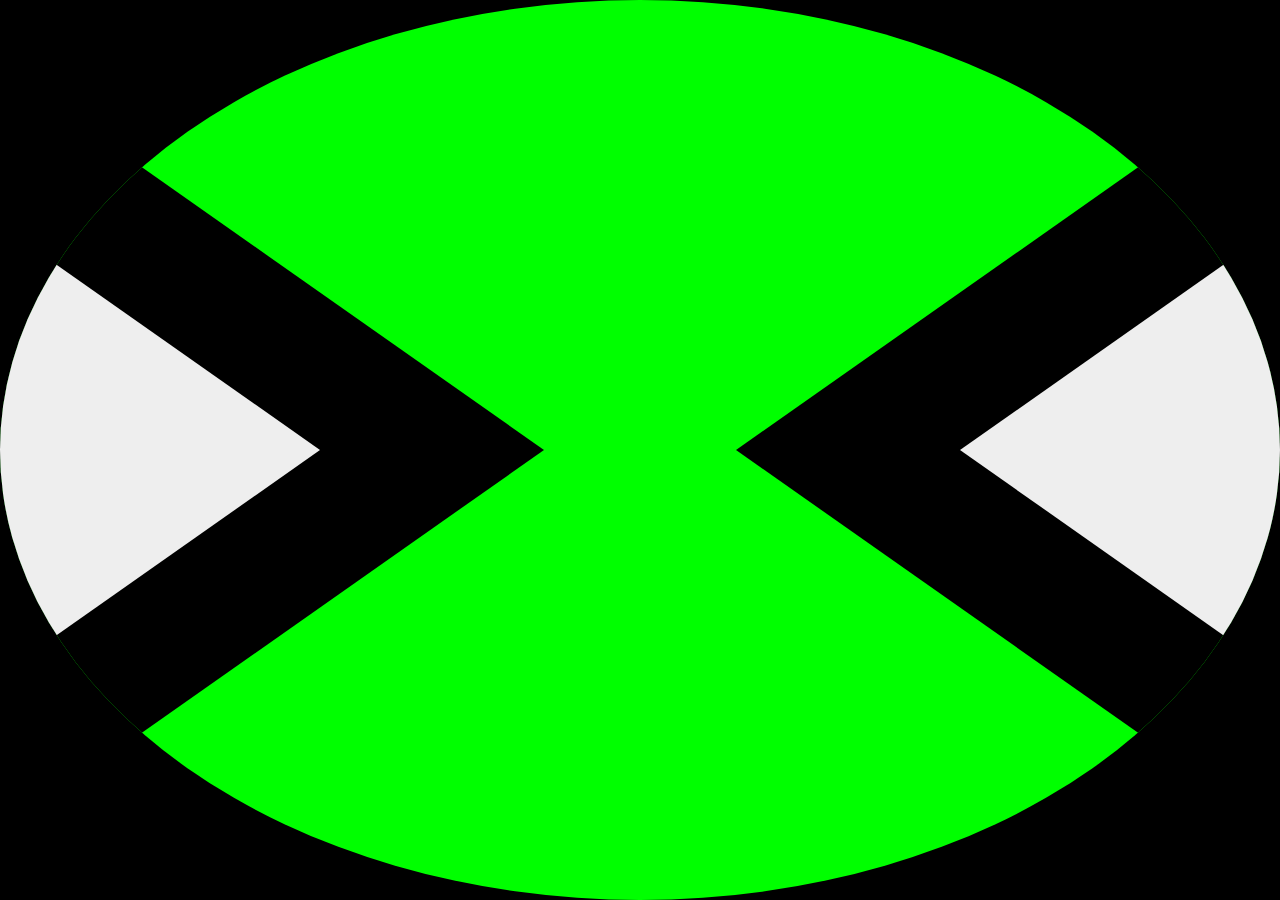
==== index.html @ 02edc837 "first transition" ====
<!DOCTYPE html>
<html lang="en">
<head>
    <meta charset="UTF-8">
    <meta name="viewport" content="width=device-width, initial-scale=1.0">
    <link rel="shortcut icon" href="assets/favicon.ico" type="image/x-icon">
    <link rel="stylesheet" href="style.css">
    <title>Omnitrix</title>
</head>
<body>

    <div id="watch" class="watch--container watch--circle charged">
        <div class="arrow arrow-l"></div>
        <div class="arrow arrow-r"></div>
        <div class="arrow arrow-l-ref"></div>
        <div class="arrow arrow-r-ref"></div>
        
        <div class="arrow triangle-l"></div>
        <div class="arrow triangle-r"></div>

        <!-- <div class="alien--container">
            <div id="alien-view">
                <div id="alien-tile"></div>
            </div>
        </div> -->
    </div>
    
    <script src="script.js"></script>
</body>
</html>
---- style.css ----
:root {
    --charged: #0f0;
    --discharged: #f00;
    --primary: #000;
    --secondary: #eee;

    --tile-size: 100%; /* Tamanho do "tile" do alien */
    --transition-duration: 0.6s; /* Duração da transição */
}

* {
    margin: 0;
    padding: 0;
    box-sizing: border-box;
}

body {
    font-family: 'Roboto', sans-serif;
    background-color: var(--primary);
    display: flex;
    justify-content: center;
    align-items: center;
}

.charged {
    background-color: var(--charged);
}

.watch--container {
    flex: 1;
    width: 100%;
    height: 100vh;
    position: relative;
    overflow: hidden;
}

.watch--circle {
    position: relative;
    max-width: 100vw;
    width: 100vh;
    border-radius: 50%;
}

.arrow, 
.arrow-l-ref,
.arrow-r-ref {
    position: absolute;
    top: 0;
    width: 0;
    height: 0;
    border-style: solid;

    transition: all ease-in 1s;
}

.arrow-r {
    transform: translateX(15%);
    right: 0;
    border-width: 50vh 50vw 50vh 0;
    border-color: transparent var(--primary) transparent transparent;
}

.arrow-l {
    transform: translateX(-15%);
    left: 0;
    border-width: 50vh 0 50vh 50vw;
    border-color: transparent transparent transparent var(--primary);
}

.arrow-l-ref {
    transform: translateX(-115%);
    left: 0;
    border-width: 50vh 50vw 50vh 0;
    border-color: transparent var(--primary) transparent transparent;
}

.arrow-r-ref {
    transform: translateX(115%);
    right: 0;
    border-width: 50vh 0 50vh 50vw;
    border-color: transparent transparent transparent var(--primary);
}

.arrow-l-ref:is(.active) {
    transform: translateX(0);
    left: 0;
    border-width: 50vh 50vw 50vh 0;
}

.arrow-r-ref:is(.active) {
    transform: translateX(0);
    right: 0;
    border-width: 50vh 0 50vh 50vw;
}

.arrow-r:is(.to-select) {
    border-color: transparent var(--charged) transparent transparent;
}

.arrow-l:is(.to-select) {
    border-color: transparent transparent transparent var(--charged);
}

.arrow-l:is(.active) {
    transform: translateX(100%);
}

.arrow-r:is(.active) {
    transform: translateX(-100%);
}

.triangle-l {
    transform: translateX(-50%);
    left: 0;
    border-width: 50vh 0 50vh 50vw;
    border-color: transparent transparent transparent var(--secondary);
}

.triangle-r {
    transform: translateX(50%);
    right: 0;
    border-width: 50vh 50vw 50vh 0;
    border-color: transparent var(--secondary) transparent transparent;
}

.triangle-l:is(.active) {
    transform: translateX(100%);
    left: 0;
    transition-delay: border-color 1.3s;
    border-color: transparent transparent transparent var(--charged);
}

.triangle-r:is(.active) {
    transform: translateX(-100%);
    right: 0;
    transition-delay: border-color 1.3s;
    border-color: transparent var(--charged) transparent transparent;
}

.alien--container {
    position: absolute;
    top: 50%;
    left: 50%;
    transform: translate(-50%, -50%);
    display: flex;
    justify-content: center;
    align-items: center;
    clip-path: polygon(50% 11%, 90% 50%, 50% 90%, 10% 50%);
    overflow: hidden;
    z-index: 5;

    width: var(--tile-size);
    height: var(--tile-size);
}

#alien-view {
    transition: transform var(--transition-duration) ease-in-out;
    transition-delay: transform 0.3s;
}

#alien-view:is(.active) {
    position: relative;
    width: 100%;
    height: 100%;
    display: flex;
    justify-content: center;
    align-items: center;
    overflow: hidden;
    
    background: var(--charged);
}

#alien-tile {
    width: 100%;
    height: 100%;
    filter: saturate(0) contrast(100);
    mix-blend-mode: darken;
    background-image: url('./assets/aliens/quatro-bracos.webp');
    background-size: cover; /* Garante proporções da imagem */
    background-repeat: no-repeat;
    background-position: center;
    display: flex;
    justify-content: center;
    align-items: center;
}

@keyframes enter {
    from {
        transform: translate(100%, -50%);
    }
    to {
        transform: translate(0, -50%);
    }
}

@keyframes exit {
    from {
        transform: translate(0, -50%);
    }
    to {
        transform: translate(-100%, -50%);
    }
}

.enter {
    animation: enter var(--transition-duration) ease-in-out;
}

.exit {
    animation: exit var(--transition-duration) ease-in-out;
}
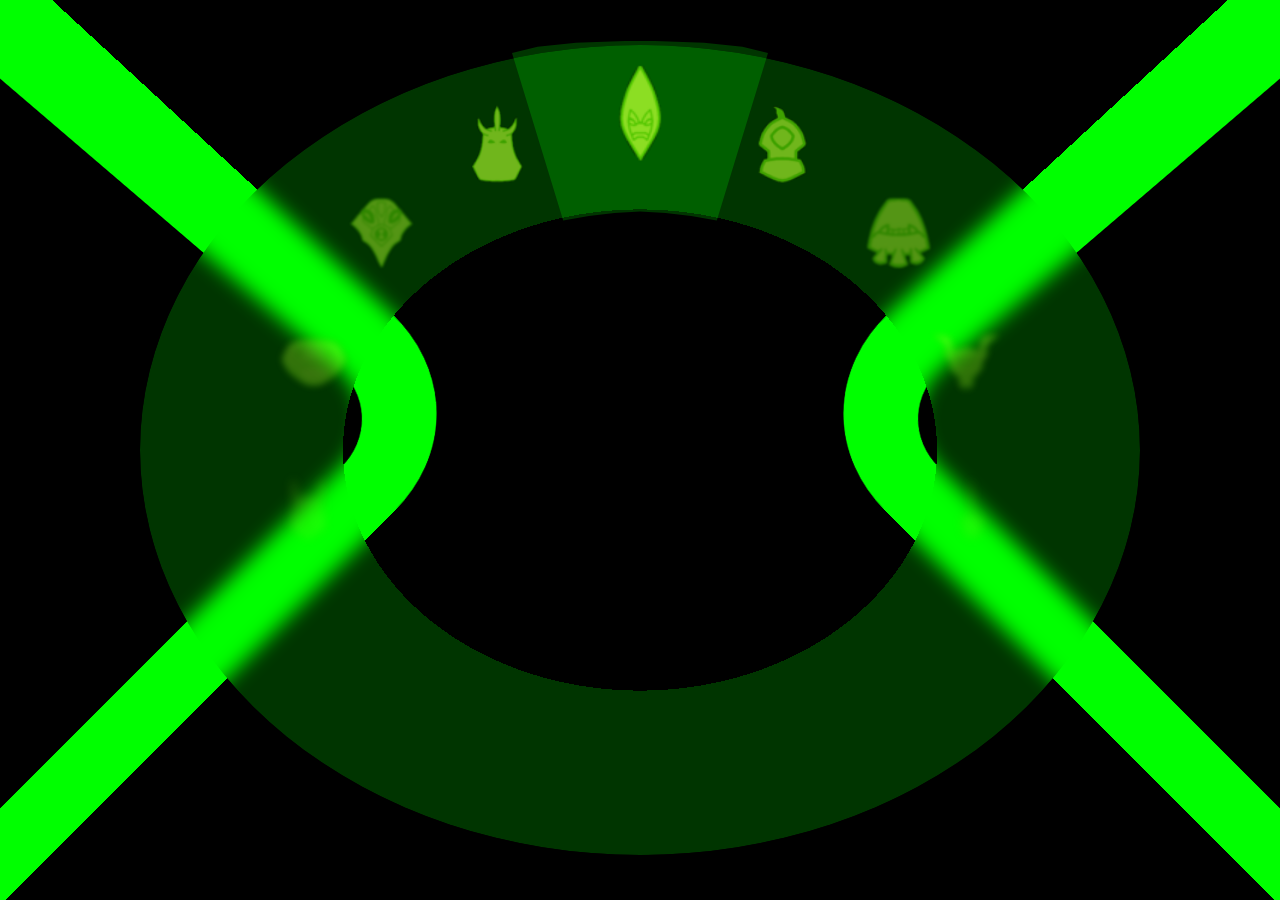
==== commit 8d90e0dc: "feat: implemente omniverse theme (display ring)" ====
--- a/index.html
+++ b/index.html
@@ -9,21 +9,9 @@
 </head>
 <body>
 
-    <div id="watch" class="watch--container watch--circle charged">
-        <div class="arrow arrow-l"></div>
-        <div class="arrow arrow-r"></div>
-        <div class="arrow arrow-l-ref"></div>
-        <div class="arrow arrow-r-ref"></div>
-        
-        <div class="arrow triangle-l"></div>
-        <div class="arrow triangle-r"></div>
+    <div id="watch"></div>
 
-        <!-- <div class="alien--container">
-            <div id="alien-view">
-                <div id="alien-tile"></div>
-            </div>
-        </div> -->
-    </div>
+    <div class="display-aliens"></div>
     
     <script src="script.js"></script>
 </body>
--- a/style.css
+++ b/style.css
@@ -1,11 +1,7 @@
 :root {
+    --primary: #000;
     --charged: #0f0;
-    --discharged: #f00;
-    --primary: #000;
-    --secondary: #eee;
-
-    --tile-size: 100%; /* Tamanho do "tile" do alien */
-    --transition-duration: 0.6s; /* Duração da transição */
+    --charged-circle: #00ff0035;
 }
 
 * {
@@ -22,190 +18,136 @@
     align-items: center;
 }
 
-.charged {
-    background-color: var(--charged);
-}
-
-.watch--container {
-    flex: 1;
+#watch {
     width: 100%;
     height: 100vh;
+    background: var(--primary);
     position: relative;
+    perspective: 1000px;
+
     overflow: hidden;
 }
 
-.watch--circle {
-    position: relative;
-    max-width: 100vw;
-    width: 100vh;
-    border-radius: 50%;
+#watch::before {
+    content: ' ';
+    min-width: 100vh;
+    min-height: 100vh;
+    
+    background-color: transparent;  
+    
+    border-radius: 10vh;
+    outline: 10vh solid var(--charged);
+
+    position: absolute;
+    top: 50%;
+    left: 0;
+
+    transform: translateX(calc(-50% - 20vw)) translateY(-50%) rotate(45deg) rotateY(30deg);
 }
 
-.arrow, 
-.arrow-l-ref,
-.arrow-r-ref {
+#watch::after {
+    content: ' ';
+    min-width: 100vh;
+    min-height: 100vh;
+    
+    background-color: transparent;  
+    
+    border-radius: 10vh;
+    outline: 10vh solid var(--charged);
+
     position: absolute;
-    top: 0;
-    width: 0;
-    height: 0;
-    border-style: solid;
+    top: 50%;
+    right: 0;
 
-    transition: all ease-in 1s;
+    transform: translateX(calc(50% + 20vw)) translateY(-50%) rotate(-45deg) rotateY(-30deg);
 }
 
-.arrow-r {
-    transform: translateX(15%);
-    right: 0;
-    border-width: 50vh 50vw 50vh 0;
-    border-color: transparent var(--primary) transparent transparent;
-}
+.display-aliens {
+    min-width: 50vw;
+    min-height: 50vh;
 
-.arrow-l {
-    transform: translateX(-15%);
-    left: 0;
-    border-width: 50vh 0 50vh 50vw;
-    border-color: transparent transparent transparent var(--primary);
-}
-
-.arrow-l-ref {
-    transform: translateX(-115%);
-    left: 0;
-    border-width: 50vh 50vw 50vh 0;
-    border-color: transparent var(--primary) transparent transparent;
-}
-
-.arrow-r-ref {
-    transform: translateX(115%);
-    right: 0;
-    border-width: 50vh 0 50vh 50vw;
-    border-color: transparent transparent transparent var(--primary);
-}
-
-.arrow-l-ref:is(.active) {
-    transform: translateX(0);
-    left: 0;
-    border-width: 50vh 50vw 50vh 0;
-}
-
-.arrow-r-ref:is(.active) {
-    transform: translateX(0);
-    right: 0;
-    border-width: 50vh 0 50vh 50vw;
-}
-
-.arrow-r:is(.to-select) {
-    border-color: transparent var(--charged) transparent transparent;
-}
-
-.arrow-l:is(.to-select) {
-    border-color: transparent transparent transparent var(--charged);
-}
-
-.arrow-l:is(.active) {
-    transform: translateX(100%);
-}
-
-.arrow-r:is(.active) {
-    transform: translateX(-100%);
-}
-
-.triangle-l {
-    transform: translateX(-50%);
-    left: 0;
-    border-width: 50vh 0 50vh 50vw;
-    border-color: transparent transparent transparent var(--secondary);
-}
-
-.triangle-r {
-    transform: translateX(50%);
-    right: 0;
-    border-width: 50vh 50vw 50vh 0;
-    border-color: transparent var(--secondary) transparent transparent;
-}
-
-.triangle-l:is(.active) {
-    transform: translateX(100%);
-    left: 0;
-    transition-delay: border-color 1.3s;
-    border-color: transparent transparent transparent var(--charged);
-}
-
-.triangle-r:is(.active) {
-    transform: translateX(-100%);
-    right: 0;
-    transition-delay: border-color 1.3s;
-    border-color: transparent var(--charged) transparent transparent;
-}
-
-.alien--container {
     position: absolute;
-    top: 50%;
-    left: 50%;
-    transform: translate(-50%, -50%);
-    display: flex;
-    justify-content: center;
-    align-items: center;
-    clip-path: polygon(50% 11%, 90% 50%, 50% 90%, 10% 50%);
-    overflow: hidden;
-    z-index: 5;
-
-    width: var(--tile-size);
-    height: var(--tile-size);
-}
-
-#alien-view {
-    transition: transform var(--transition-duration) ease-in-out;
-    transition-delay: transform 0.3s;
-}
-
-#alien-view:is(.active) {
-    position: relative;
-    width: 100%;
-    height: 100%;
-    display: flex;
-    justify-content: center;
-    align-items: center;
-    overflow: hidden;
+    z-index: 2;
     
-    background: var(--charged);
-}
-
-#alien-tile {
-    width: 100%;
-    height: 100%;
-    filter: saturate(0) contrast(100);
-    mix-blend-mode: darken;
-    background-image: url('./assets/aliens/quatro-bracos.webp');
-    background-size: cover; /* Garante proporções da imagem */
-    background-repeat: no-repeat;
-    background-position: center;
     display: flex;
     justify-content: center;
     align-items: center;
 }
 
-@keyframes enter {
-    from {
-        transform: translate(100%, -50%);
-    }
-    to {
-        transform: translate(0, -50%);
-    }
+.display-aliens::after {
+    content: '';
+    position: absolute;
+    
+    /* O tamanho "negativo" aqui simula a espessura do outline (20vh) */
+    top: -20vh;
+    left: -20vh;
+    right: -20vh;
+    bottom: -20vh;
+    
+    border-radius: 50%;
+    background-color: var(--charged-circle); /* Sua cor translúcida */
+    
+    /* Aqui a mágica do desfoque no fundo acontece */
+    backdrop-filter: blur(10px);
+    -webkit-backdrop-filter: blur(10px); /* Suporte para Safari */
+    
+    /* A máscara corta o miolo, deixando o blur e a cor apenas no anel */
+    /* Substitua 'transparent' e 'black' nas porcentagens certas para a espessura do seu anel */
+    mask: radial-gradient(transparent 42%, black 12%);
+    -webkit-mask: radial-gradient(transparent 42%, black 12%);
+    
+    z-index: -1; /* Fica atrás do conteúdo principal da div */
 }
 
-@keyframes exit {
-    from {
-        transform: translate(0, -50%);
-    }
-    to {
-        transform: translate(-100%, -50%);
-    }
+.display-aliens::before {
+    content: '';
+    
+    position: absolute;
+    top: -20.5vh;
+    
+    clip-path: polygon(
+        /* Curva Superior: Aumentada em 2% nas bordas para ficar mais visível */
+        0% 7%, 
+        10% 3.5%, 
+        25% 1.2%, 
+        50% 0%, 
+        75% 1.2%, 
+        90% 3.5%, 
+        100% 7%,
+        
+        /* Desce até a lateral direita */
+        80% 100%,
+        
+        /* Curva Inferior: Mantida igual (estava boa) */
+        70% 97.5%, 
+        60% 95.8%, 
+        50% 95%, 
+        40% 95.8%, 
+        30% 97.5%, 
+        
+        /* Retorna à lateral esquerda */
+        20% 100%
+    );
+
+    background-color: var(--charged-circle);
+    width: 20vw;
+    height: 20vh;
+    z-index: 3;
 }
 
-.enter {
-    animation: enter var(--transition-duration) ease-in-out;
+.alien-tile {    
+    background-image: url('assets/aliens/display.png');
+    background-repeat: no-repeat;
+    position: absolute;
+    z-index: 99;
+    
+    /* Substitua a sua transition por esta: */
+    transition: transform 0.4s cubic-bezier(0.25, 1, 0.5, 1), 
+                filter 0.4s ease, 
+                opacity 0.4s ease;
 }
 
-.exit {
-    animation: exit var(--transition-duration) ease-in-out;
+.dragging * {
+    transition: none !important;
+    cursor: grabbing !important;
 }
